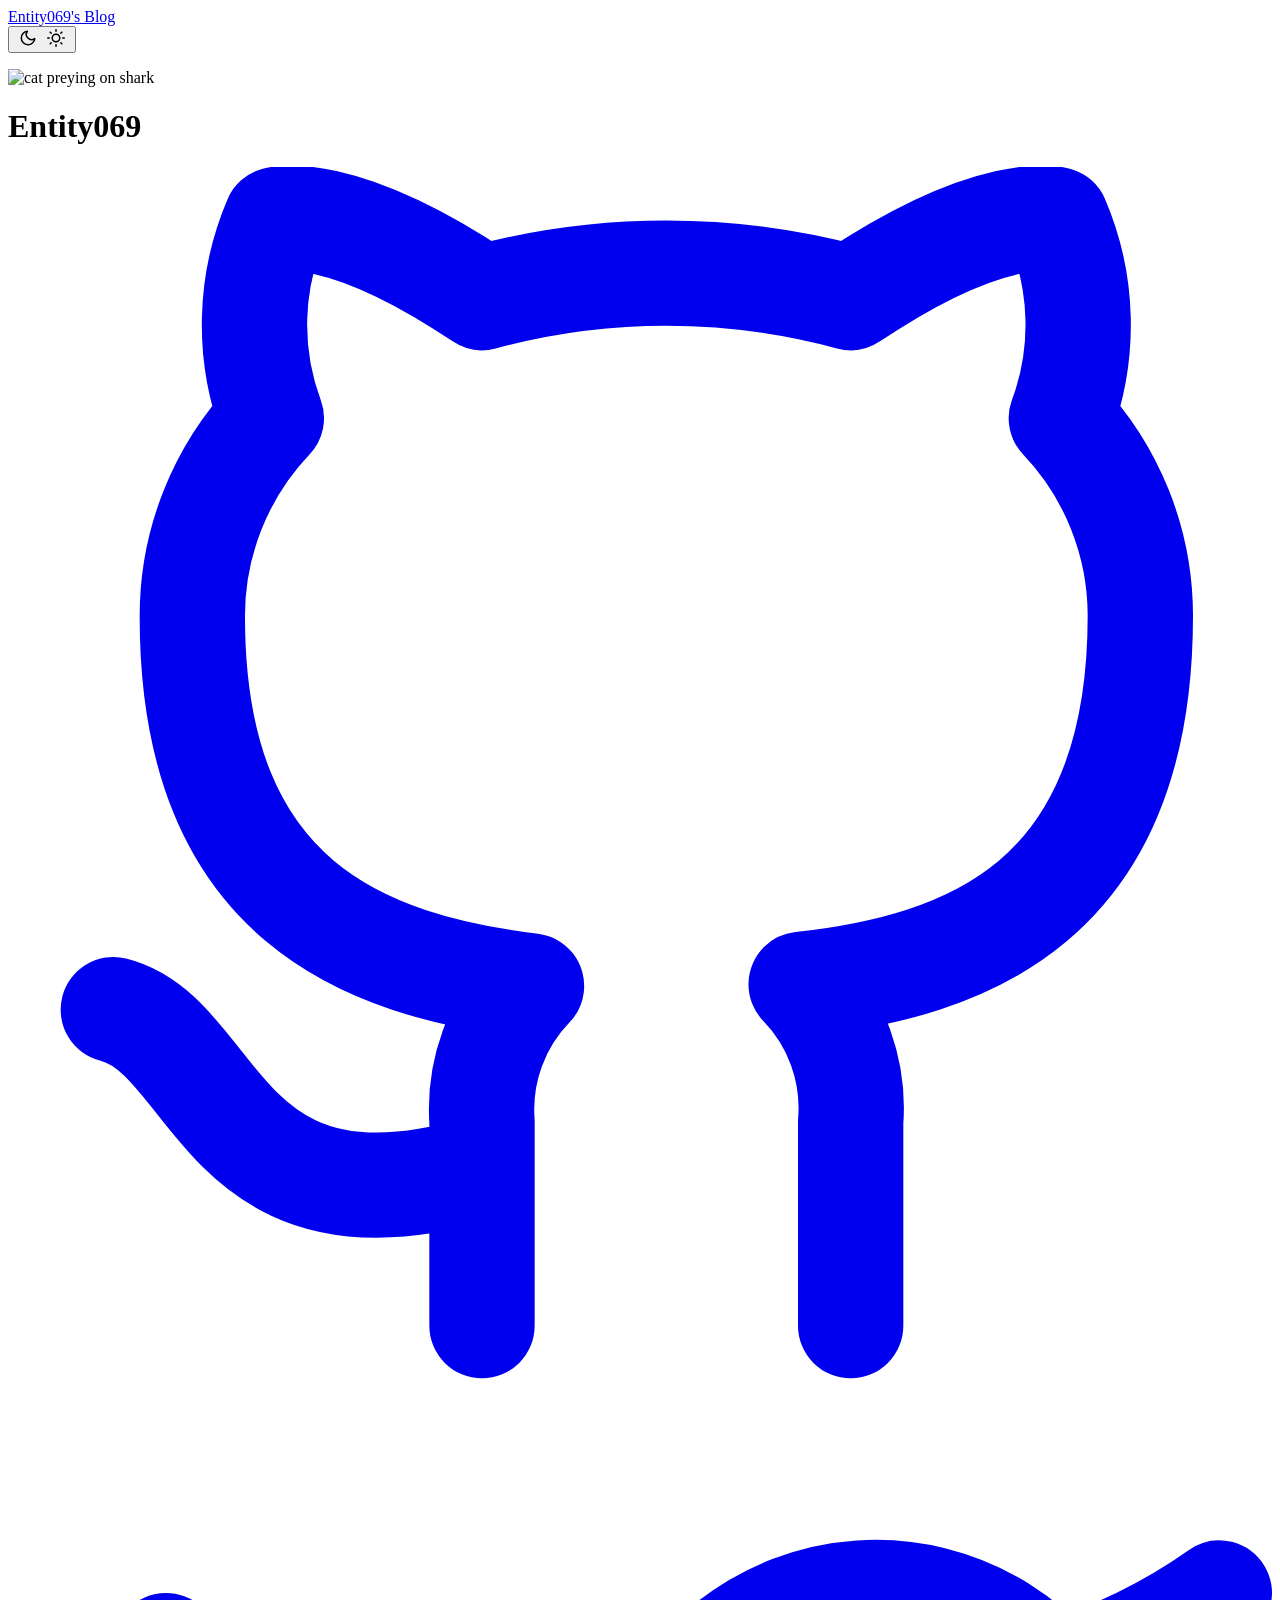
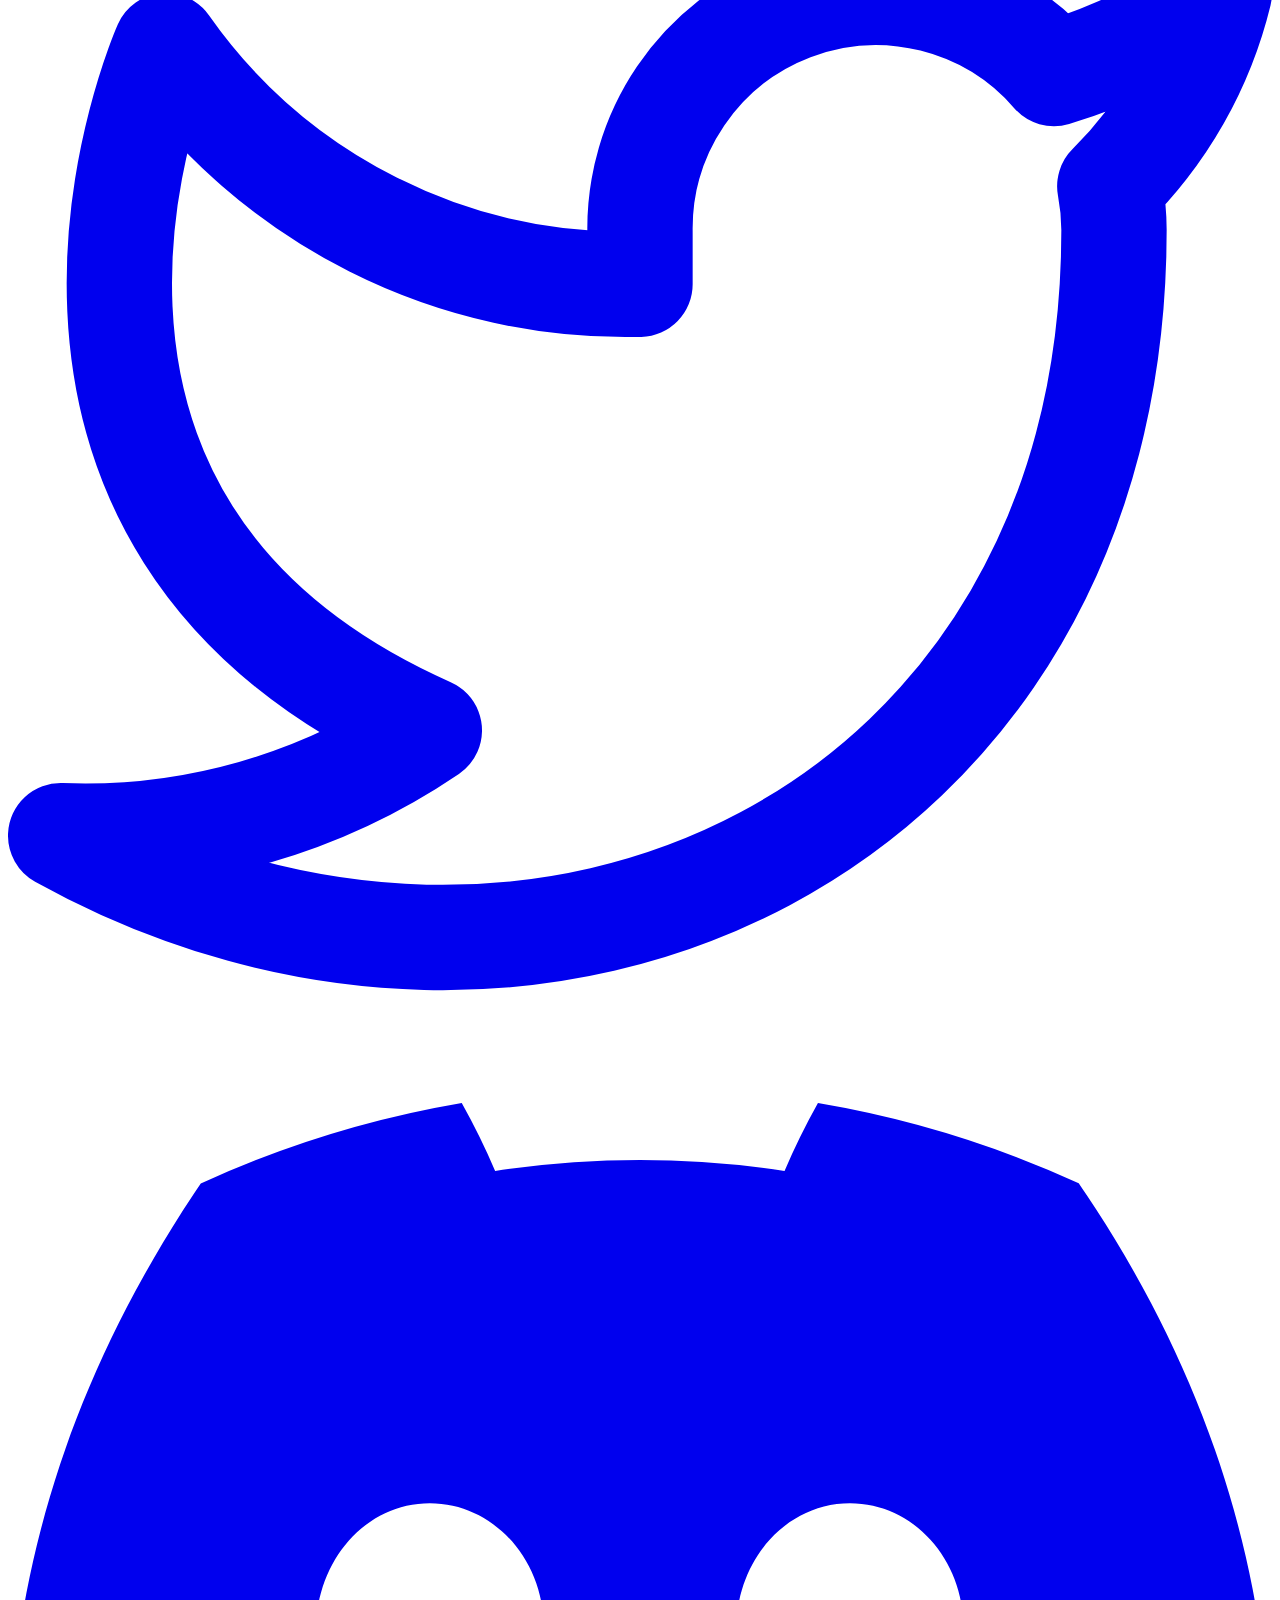
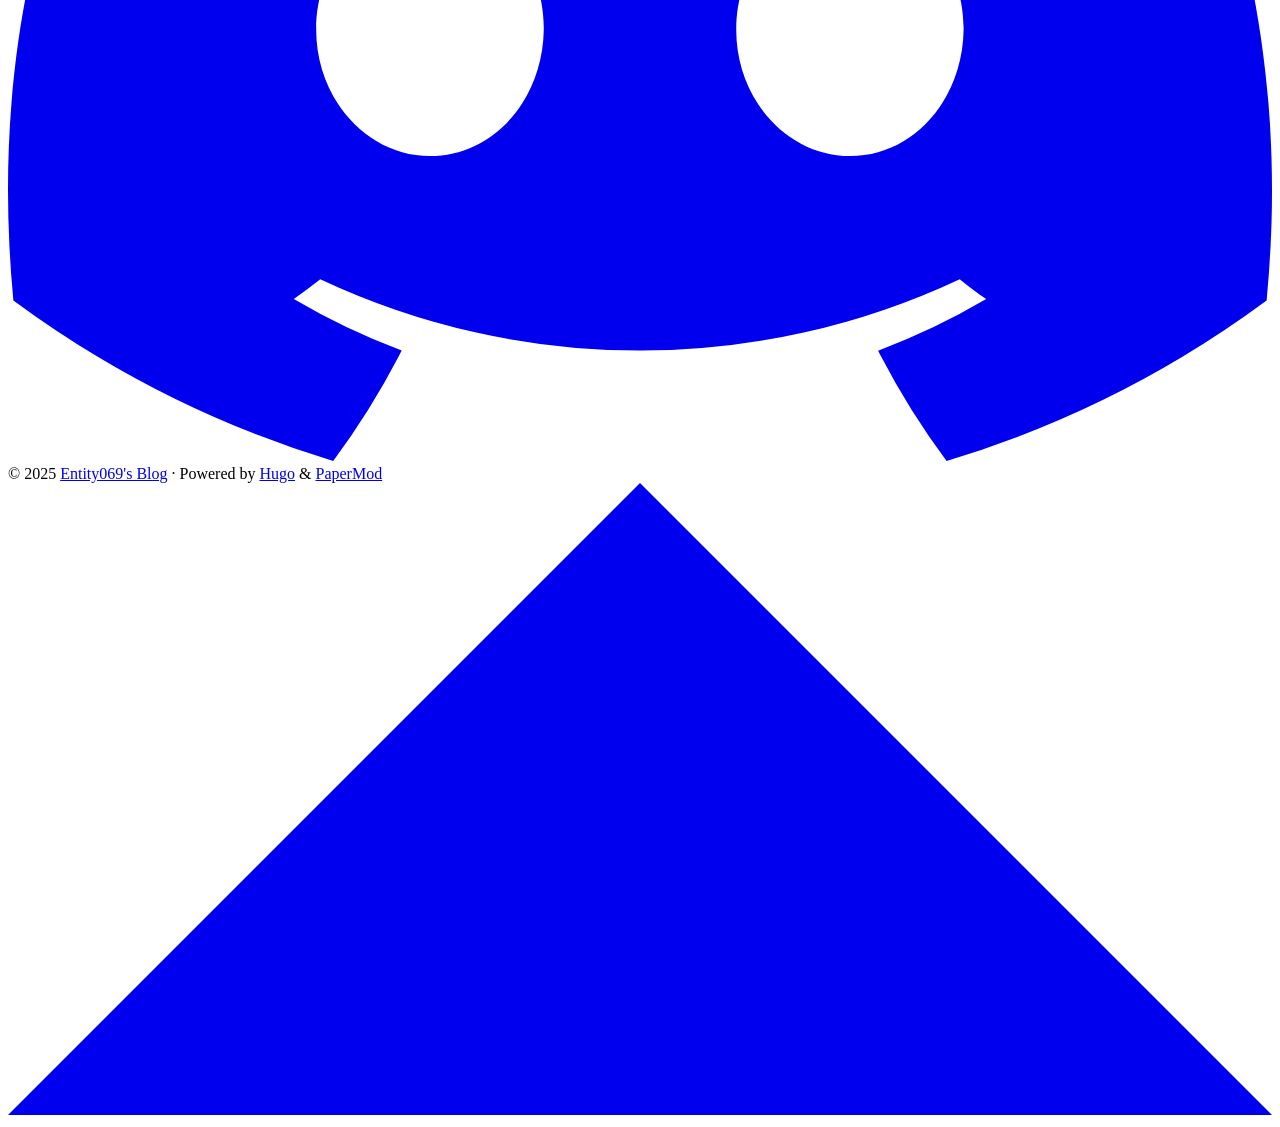
==== public/index.html @ 454ee506 "chore: initial" ====
<!DOCTYPE html>
<html lang="en" dir="auto">

<head>
	<meta name="generator" content="Hugo 0.147.9"><script src="/livereload.js?mindelay=10&amp;v=2&amp;port=1313&amp;path=livereload" data-no-instant defer></script><meta charset="utf-8">
<meta http-equiv="X-UA-Compatible" content="IE=edge">
<meta name="viewport" content="width=device-width, initial-scale=1, shrink-to-fit=no">
<meta name="robots" content="noindex, nofollow">
<title>Entity069&#39;s Blog</title>

<meta name="description" content="">
<meta name="author" content="">
<link rel="canonical" href="http://localhost:1313/">
<link crossorigin="anonymous" href="/assets/css/stylesheet.8fe10233a706bc87f2e08b3cf97b8bd4c0a80f10675a143675d59212121037c0.css" integrity="sha256-j&#43;ECM6cGvIfy4Is8&#43;XuL1MCoDxBnWhQ2ddWSEhIQN8A=" rel="preload stylesheet" as="style">
<link rel="icon" href="http://localhost:1313/favicon.ico">
<link rel="icon" type="image/png" sizes="16x16" href="http://localhost:1313/favicon-16x16.png">
<link rel="icon" type="image/png" sizes="32x32" href="http://localhost:1313/favicon-32x32.png">
<link rel="apple-touch-icon" href="http://localhost:1313/apple-touch-icon.png">
<link rel="mask-icon" href="http://localhost:1313/safari-pinned-tab.svg">
<meta name="theme-color" content="#2e2e33">
<meta name="msapplication-TileColor" content="#2e2e33">
<link rel="alternate" type="application/rss+xml" href="http://localhost:1313/index.xml">
<link rel="alternate" hreflang="en" href="http://localhost:1313/">
<noscript>
    <style>
        #theme-toggle,
        .top-link {
            display: none;
        }

    </style>
    <style>
        @media (prefers-color-scheme: dark) {
            :root {
                --theme: rgb(29, 30, 32);
                --entry: rgb(46, 46, 51);
                --primary: rgb(218, 218, 219);
                --secondary: rgb(155, 156, 157);
                --tertiary: rgb(65, 66, 68);
                --content: rgb(196, 196, 197);
                --code-block-bg: rgb(46, 46, 51);
                --code-bg: rgb(55, 56, 62);
                --border: rgb(51, 51, 51);
            }

            .list {
                background: var(--theme);
            }

            .list:not(.dark)::-webkit-scrollbar-track {
                background: 0 0;
            }

            .list:not(.dark)::-webkit-scrollbar-thumb {
                border-color: var(--theme);
            }
        }

    </style>
</noscript>
</head>

<body class="list" id="top">
<script>
    if (localStorage.getItem("pref-theme") === "dark") {
        document.body.classList.add('dark');
    } else if (localStorage.getItem("pref-theme") === "light") {
        document.body.classList.remove('dark')
    } else if (window.matchMedia('(prefers-color-scheme: dark)').matches) {
        document.body.classList.add('dark');
    }

</script>

<header class="header">
    <nav class="nav">
        <div class="logo">
            <a href="http://localhost:1313/" accesskey="h" title="Entity069&#39;s Blog (Alt + H)">Entity069&#39;s Blog</a>
            <div class="logo-switches">
                <button id="theme-toggle" accesskey="t" title="(Alt + T)" aria-label="Toggle theme">
                    <svg id="moon" xmlns="http://www.w3.org/2000/svg" width="24" height="18" viewBox="0 0 24 24"
                        fill="none" stroke="currentColor" stroke-width="2" stroke-linecap="round"
                        stroke-linejoin="round">
                        <path d="M21 12.79A9 9 0 1 1 11.21 3 7 7 0 0 0 21 12.79z"></path>
                    </svg>
                    <svg id="sun" xmlns="http://www.w3.org/2000/svg" width="24" height="18" viewBox="0 0 24 24"
                        fill="none" stroke="currentColor" stroke-width="2" stroke-linecap="round"
                        stroke-linejoin="round">
                        <circle cx="12" cy="12" r="5"></circle>
                        <line x1="12" y1="1" x2="12" y2="3"></line>
                        <line x1="12" y1="21" x2="12" y2="23"></line>
                        <line x1="4.22" y1="4.22" x2="5.64" y2="5.64"></line>
                        <line x1="18.36" y1="18.36" x2="19.78" y2="19.78"></line>
                        <line x1="1" y1="12" x2="3" y2="12"></line>
                        <line x1="21" y1="12" x2="23" y2="12"></line>
                        <line x1="4.22" y1="19.78" x2="5.64" y2="18.36"></line>
                        <line x1="18.36" y1="5.64" x2="19.78" y2="4.22"></line>
                    </svg>
                </button>
            </div>
        </div>
        <ul id="menu">
        </ul>
    </nav>
</header>
<main class="main"><div class="profile">
    <div class="profile_inner">
        <img draggable="false" src="https://avatars.githubusercontent.com/u/80216737" alt="cat preying on shark" title="cat preying on shark"
            height="160" width="160" />
        <h1>Entity069</h1>
        <span></span><div class="social-icons" >
    <a href="%3clink%3e" target="_blank" rel="noopener noreferrer me"
        title="Github">
        <svg xmlns="http://www.w3.org/2000/svg" viewBox="0 0 24 24" fill="none" stroke="currentColor" stroke-width="2"
    stroke-linecap="round" stroke-linejoin="round">
    <path
        d="M9 19c-5 1.5-5-2.5-7-3m14 6v-3.87a3.37 3.37 0 0 0-.94-2.61c3.14-.35 6.44-1.54 6.44-7A5.44 5.44 0 0 0 20 4.77 5.07 5.07 0 0 0 19.91 1S18.73.65 16 2.48a13.38 13.38 0 0 0-7 0C6.27.65 5.09 1 5.09 1A5.07 5.07 0 0 0 5 4.77a5.44 5.44 0 0 0-1.5 3.78c0 5.42 3.3 6.61 6.44 7A3.37 3.37 0 0 0 9 18.13V22">
    </path>
</svg>
    </a>
    <a href="%3clink2%3e" target="_blank" rel="noopener noreferrer me"
        title="Twitter">
        <svg xmlns="http://www.w3.org/2000/svg" viewBox="0 0 24 24" fill="none" stroke="currentColor" stroke-width="2"
    stroke-linecap="round" stroke-linejoin="round">
    <path
        d="M23 3a10.9 10.9 0 0 1-3.14 1.53 4.48 4.48 0 0 0-7.86 3v1A10.66 10.66 0 0 1 3 4s-4 9 5 13a11.64 11.64 0 0 1-7 2c9 5 20 0 20-11.5a4.5 4.5 0 0 0-.08-.83A7.72 7.72 0 0 0 23 3z">
    </path>
</svg>
    </a>
    <a href="https://discord.com/users/818092517261705227" target="_blank" rel="noopener noreferrer me"
        title="Discord">
        <svg xmlns="http://www.w3.org/2000/svg" viewBox="0 0 127.14 96.36" fill="currentColor" stroke="none" stroke-width="2"
    stroke-linecap="round" stroke-linejoin="round">
    <path
        d="M107.7,8.07A105.15,105.15,0,0,0,81.47,0a72.06,72.06,0,0,0-3.36,6.83A97.68,97.68,0,0,0,49,6.83,72.37,72.37,0,0,0,45.64,0,105.89,105.89,0,0,0,19.39,8.09C2.79,32.65-1.71,56.6.54,80.21h0A105.73,105.73,0,0,0,32.71,96.36,77.7,77.7,0,0,0,39.6,85.25a68.42,68.42,0,0,1-10.85-5.18c.91-.66,1.8-1.34,2.66-2a75.57,75.57,0,0,0,64.32,0c.87.71,1.76,1.39,2.66,2a68.68,68.68,0,0,1-10.87,5.19,77,77,0,0,0,6.89,11.1A105.25,105.25,0,0,0,126.6,80.22h0C129.24,52.84,122.09,29.11,107.7,8.07ZM42.45,65.69C36.18,65.69,31,60,31,53s5-12.74,11.43-12.74S54,46,53.89,53,48.84,65.69,42.45,65.69Zm42.24,0C78.41,65.69,73.25,60,73.25,53s5-12.74,11.44-12.74S96.23,46,96.12,53,91.08,65.69,84.69,65.69Z" />
</svg>
    </a>
</div>

    </div>
</div>

    </main>
    
<footer class="footer">
        <span>&copy; 2025 <a href="http://localhost:1313/">Entity069&#39;s Blog</a></span> · 

    <span>
        Powered by
        <a href="https://gohugo.io/" rel="noopener noreferrer" target="_blank">Hugo</a> &
        <a href="https://github.com/adityatelange/hugo-PaperMod/" rel="noopener" target="_blank">PaperMod</a>
    </span>
</footer>
<a href="#top" aria-label="go to top" title="Go to Top (Alt + G)" class="top-link" id="top-link" accesskey="g">
    <svg xmlns="http://www.w3.org/2000/svg" viewBox="0 0 12 6" fill="currentColor">
        <path d="M12 6H0l6-6z" />
    </svg>
</a>

<script>
    let menu = document.getElementById('menu')
    if (menu) {
        menu.scrollLeft = localStorage.getItem("menu-scroll-position");
        menu.onscroll = function () {
            localStorage.setItem("menu-scroll-position", menu.scrollLeft);
        }
    }

    document.querySelectorAll('a[href^="#"]').forEach(anchor => {
        anchor.addEventListener("click", function (e) {
            e.preventDefault();
            var id = this.getAttribute("href").substr(1);
            if (!window.matchMedia('(prefers-reduced-motion: reduce)').matches) {
                document.querySelector(`[id='${decodeURIComponent(id)}']`).scrollIntoView({
                    behavior: "smooth"
                });
            } else {
                document.querySelector(`[id='${decodeURIComponent(id)}']`).scrollIntoView();
            }
            if (id === "top") {
                history.replaceState(null, null, " ");
            } else {
                history.pushState(null, null, `#${id}`);
            }
        });
    });

</script>
<script>
    var mybutton = document.getElementById("top-link");
    window.onscroll = function () {
        if (document.body.scrollTop > 800 || document.documentElement.scrollTop > 800) {
            mybutton.style.visibility = "visible";
            mybutton.style.opacity = "1";
        } else {
            mybutton.style.visibility = "hidden";
            mybutton.style.opacity = "0";
        }
    };

</script>
<script>
    document.getElementById("theme-toggle").addEventListener("click", () => {
        if (document.body.className.includes("dark")) {
            document.body.classList.remove('dark');
            localStorage.setItem("pref-theme", 'light');
        } else {
            document.body.classList.add('dark');
            localStorage.setItem("pref-theme", 'dark');
        }
    })

</script>
</body>

</html>
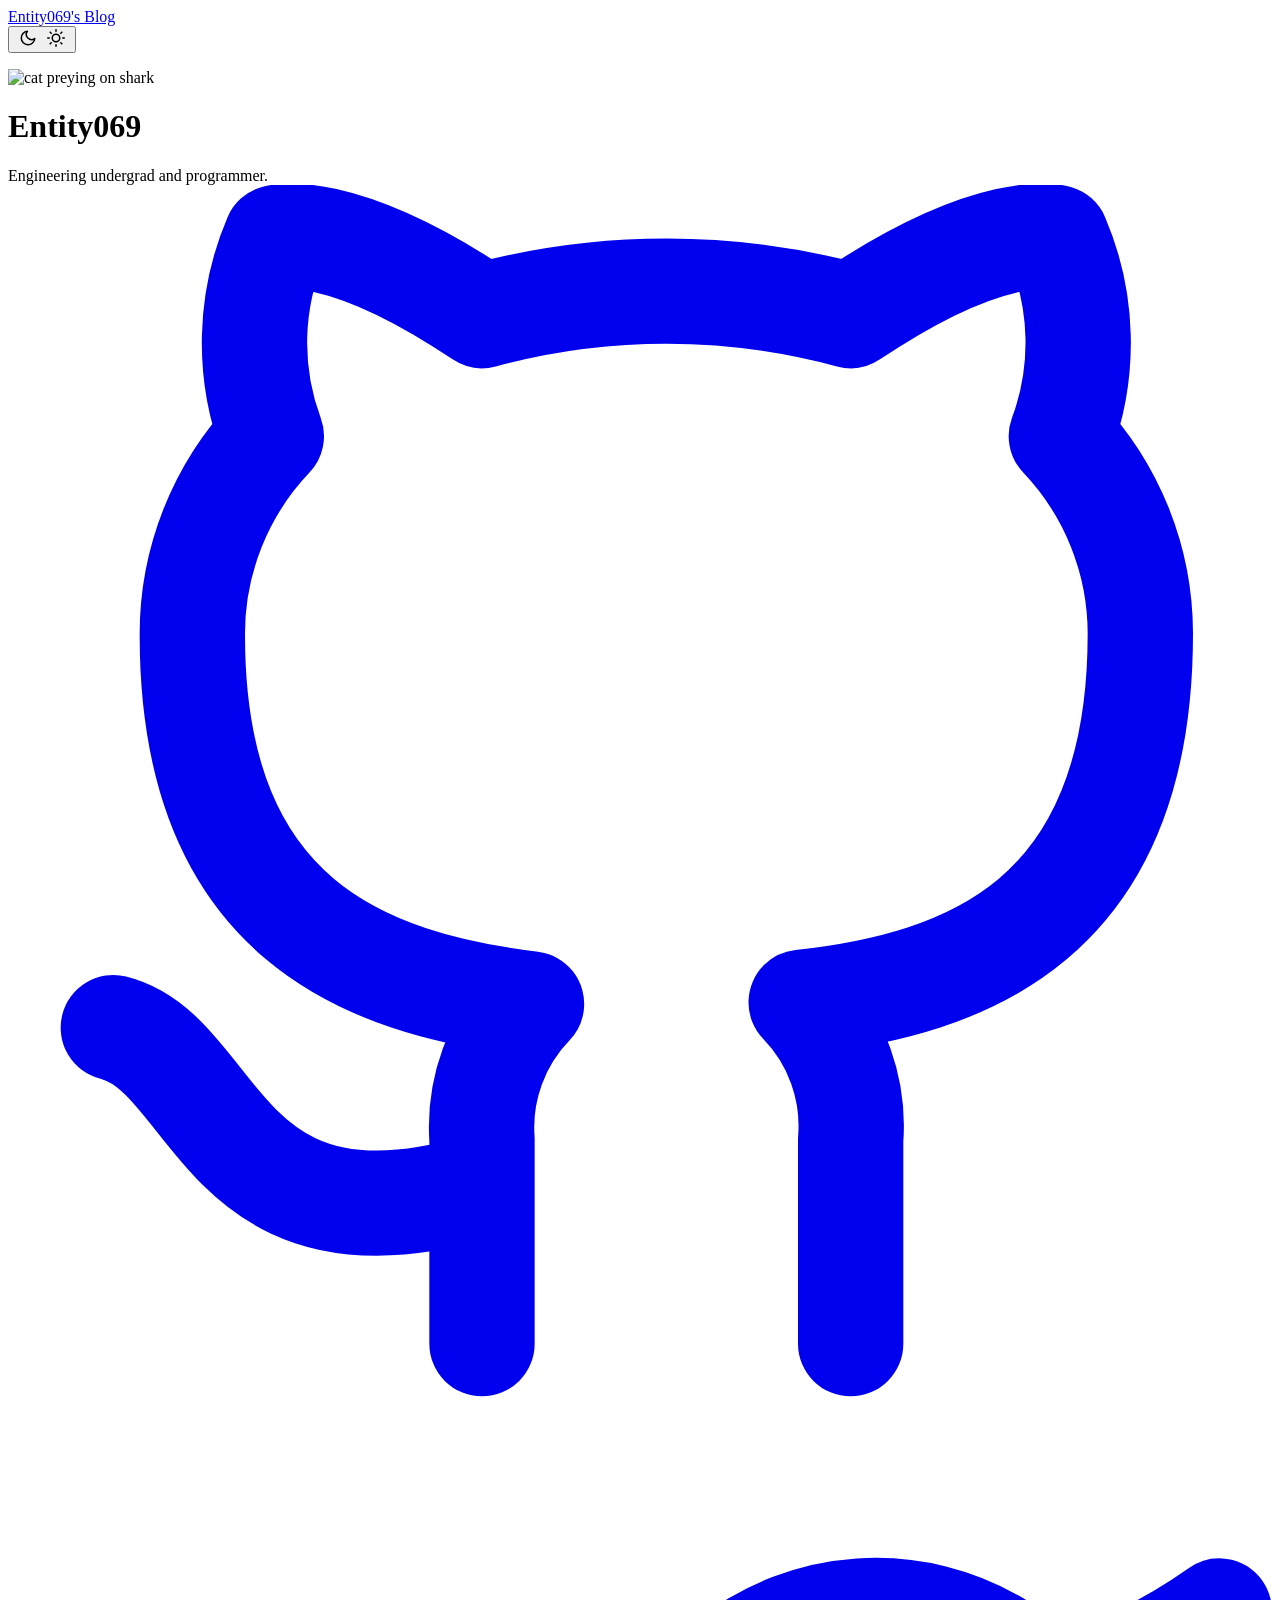
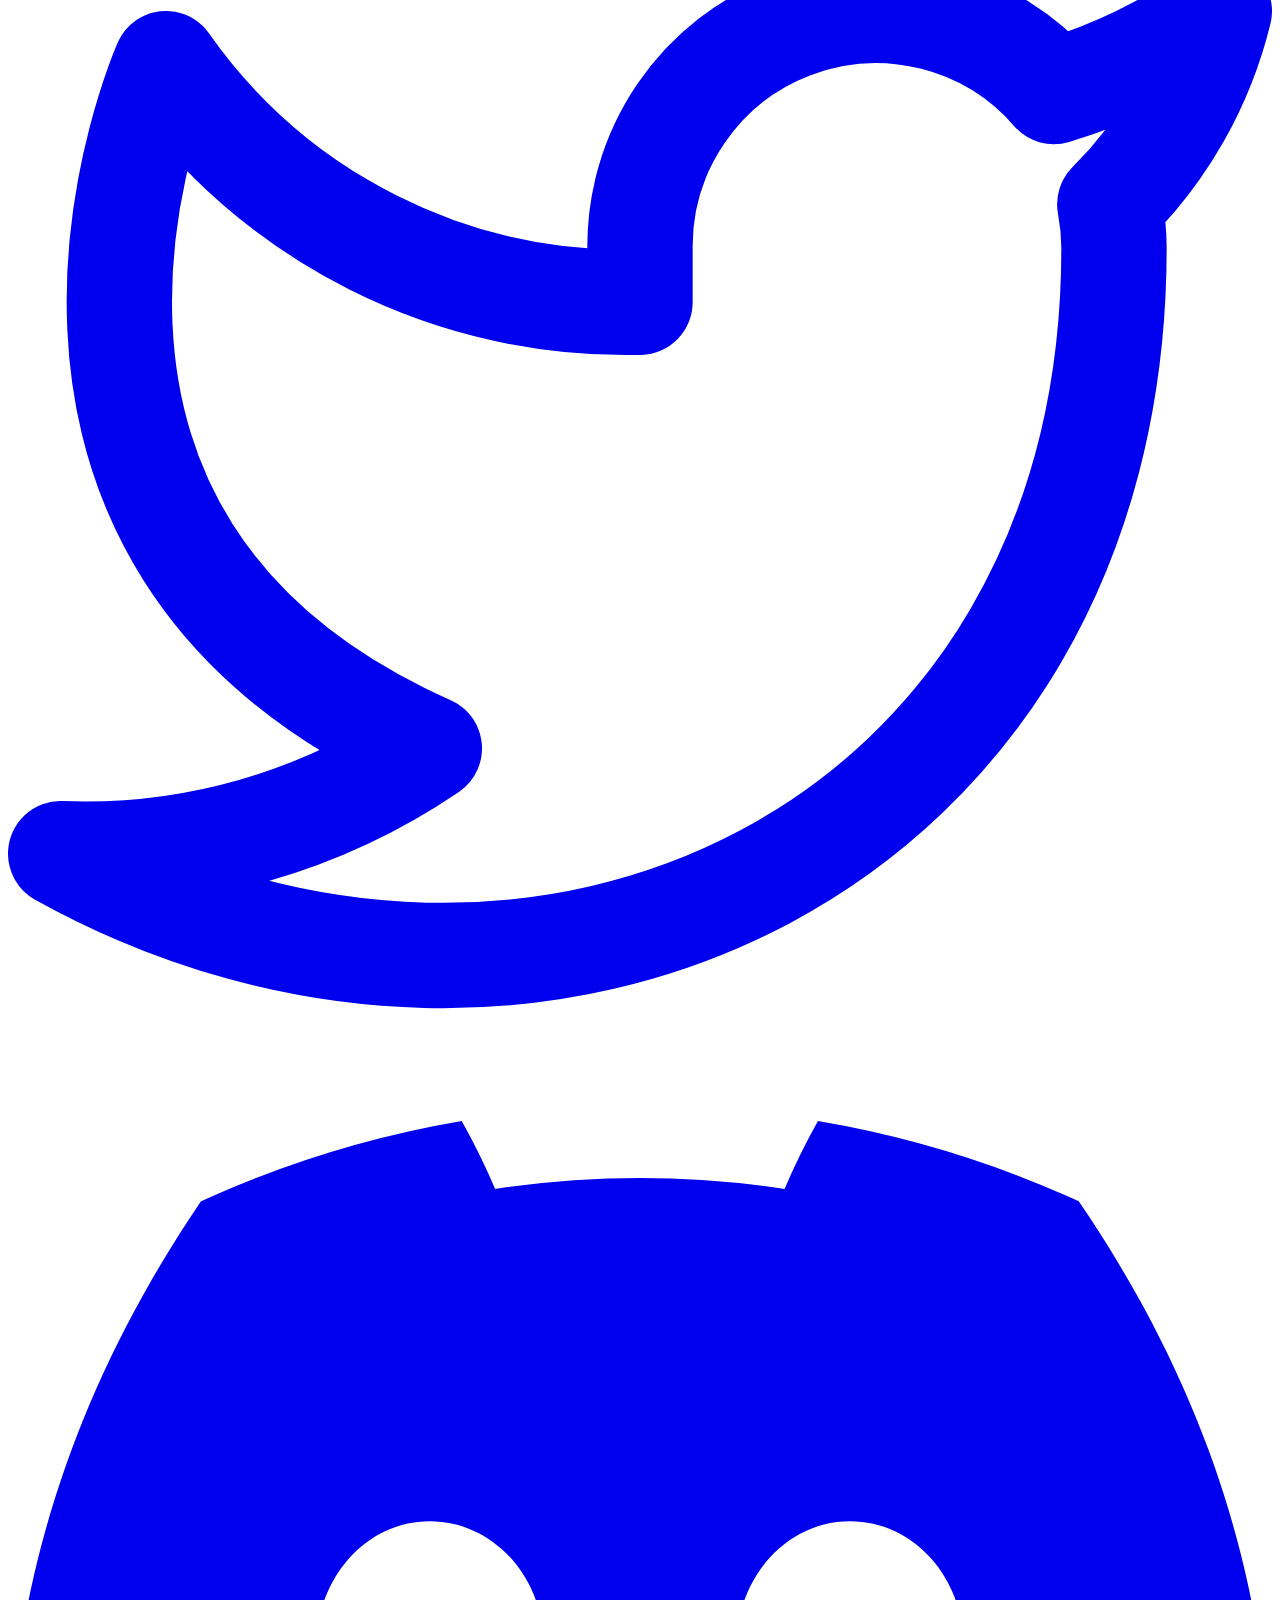
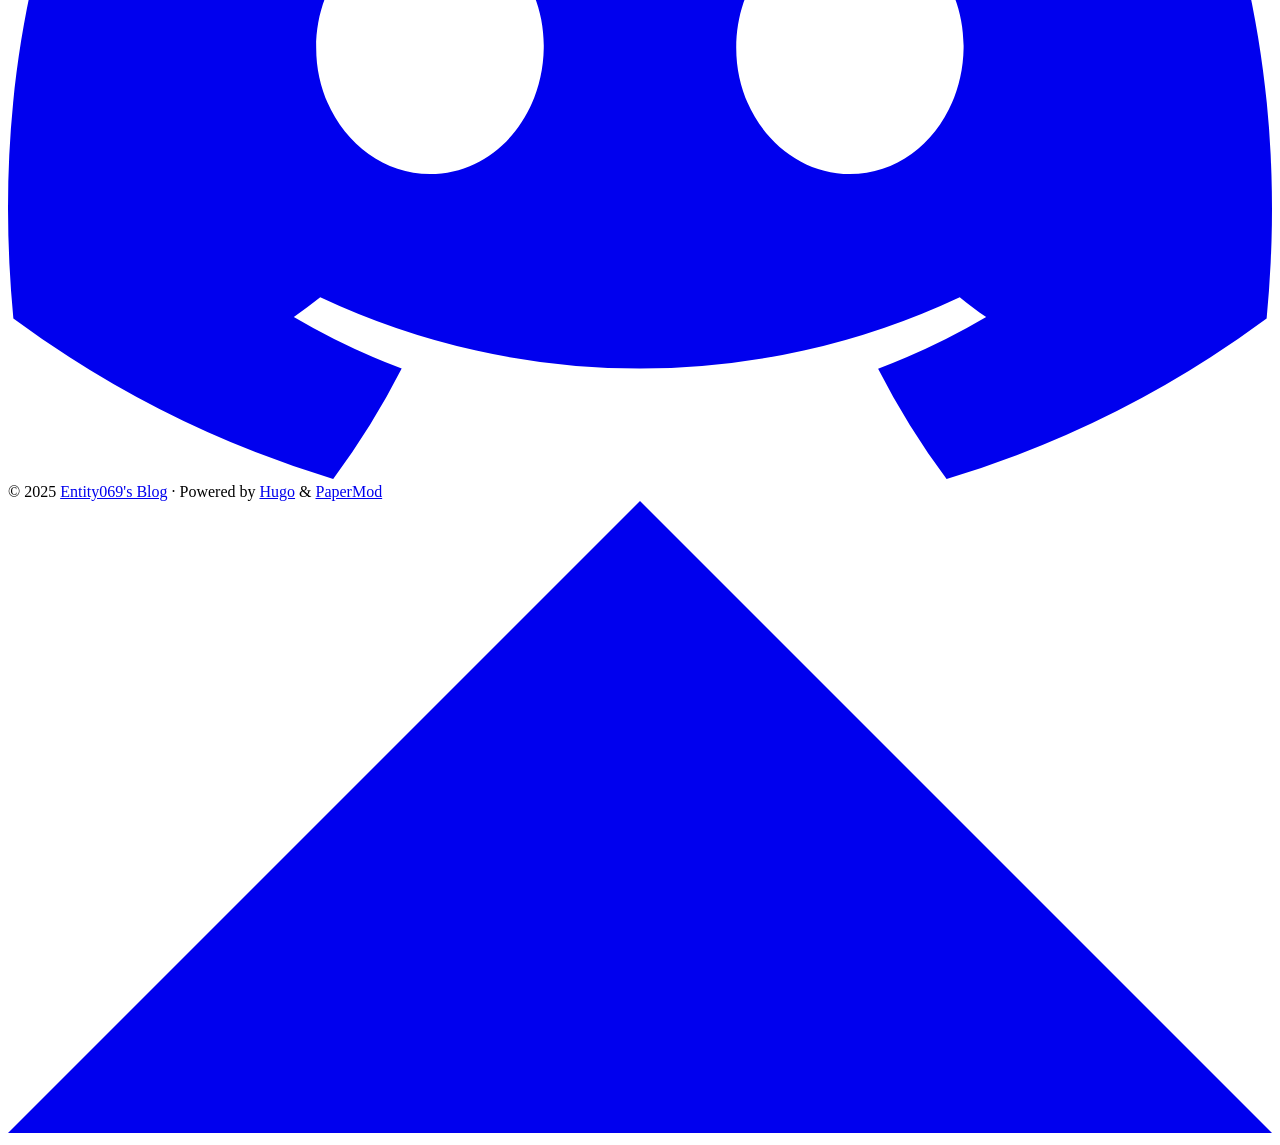
==== commit d98cbc3e: "upd" ====
--- a/public/index.html
+++ b/public/index.html
@@ -108,8 +108,8 @@
         <img draggable="false" src="https://avatars.githubusercontent.com/u/80216737" alt="cat preying on shark" title="cat preying on shark"
             height="160" width="160" />
         <h1>Entity069</h1>
-        <span></span><div class="social-icons" >
-    <a href="%3clink%3e" target="_blank" rel="noopener noreferrer me"
+        <span>Engineering undergrad and programmer.</span><div class="social-icons" >
+    <a href="https://github.com/Entity069/" target="_blank" rel="noopener noreferrer me"
         title="Github">
         <svg xmlns="http://www.w3.org/2000/svg" viewBox="0 0 24 24" fill="none" stroke="currentColor" stroke-width="2"
     stroke-linecap="round" stroke-linejoin="round">
@@ -118,7 +118,7 @@
     </path>
 </svg>
     </a>
-    <a href="%3clink2%3e" target="_blank" rel="noopener noreferrer me"
+    <a href="https://x.com/Entity069" target="_blank" rel="noopener noreferrer me"
         title="Twitter">
         <svg xmlns="http://www.w3.org/2000/svg" viewBox="0 0 24 24" fill="none" stroke="currentColor" stroke-width="2"
     stroke-linecap="round" stroke-linejoin="round">
